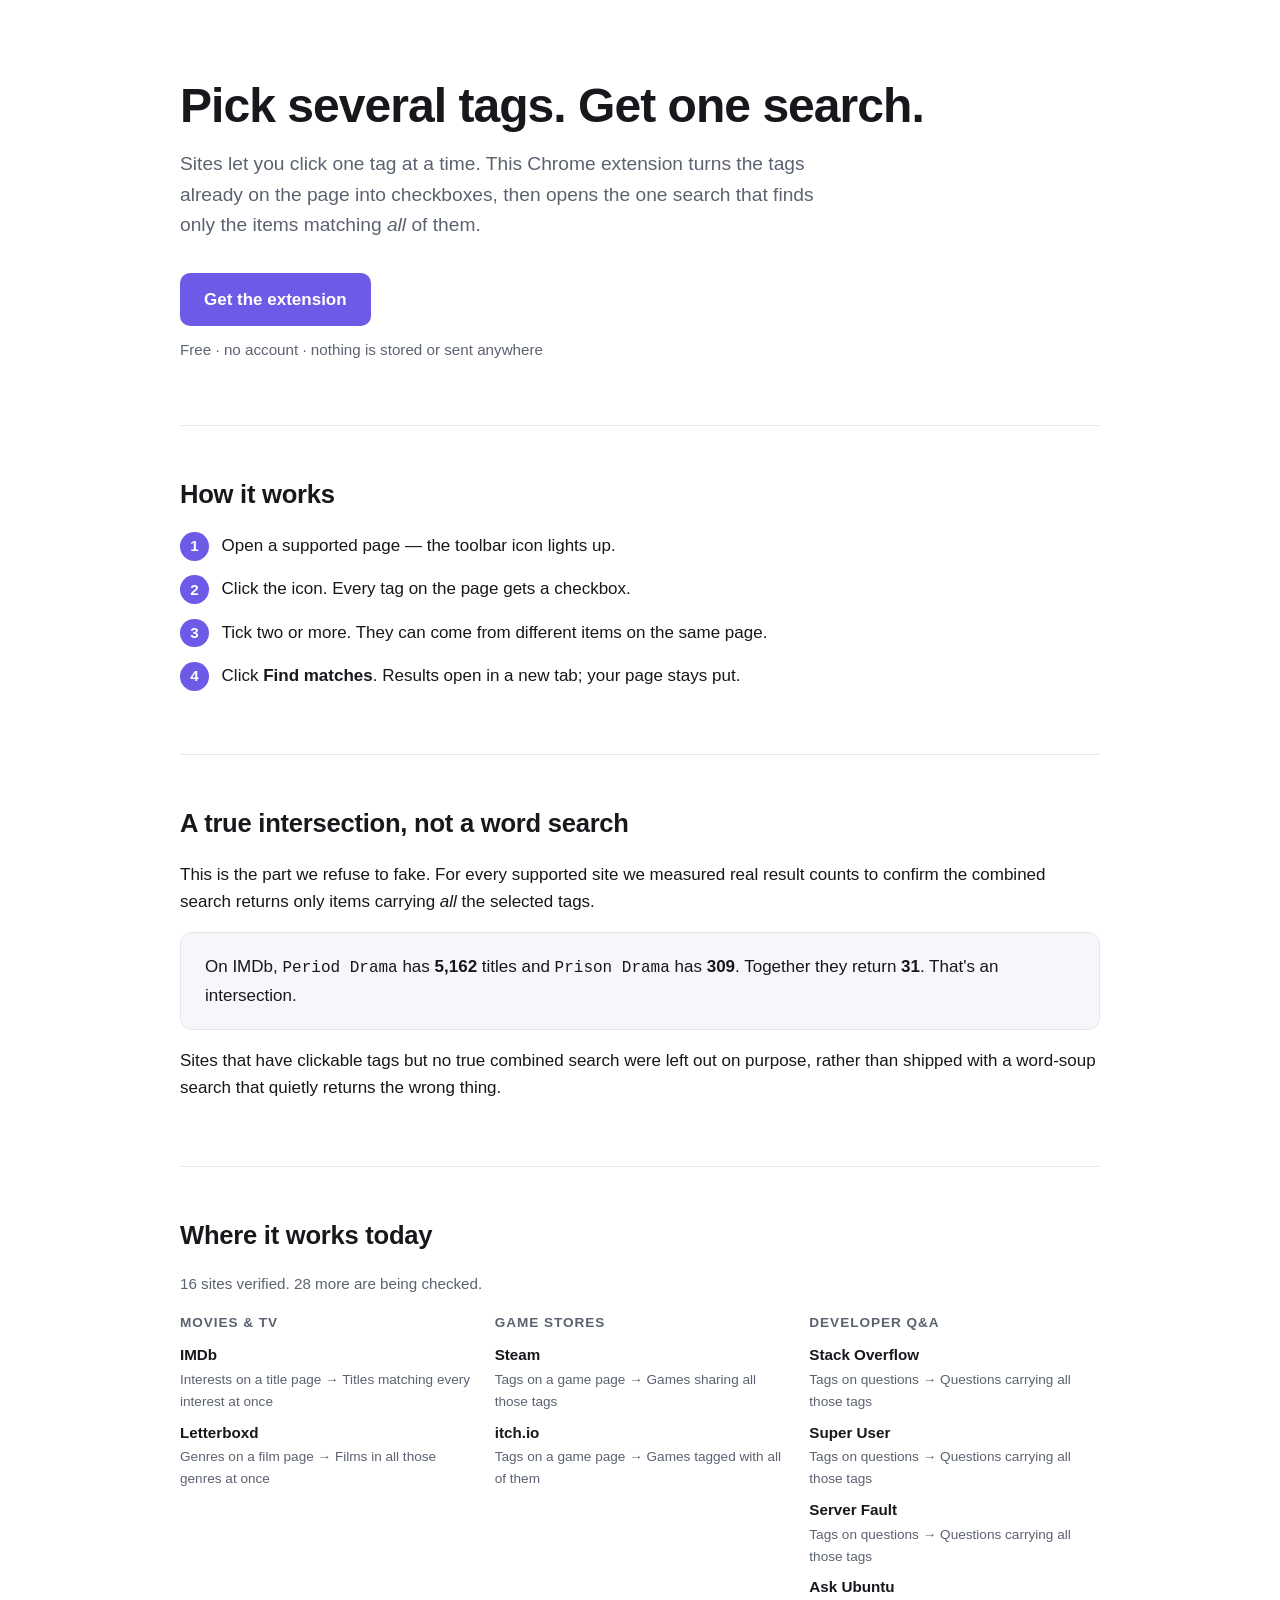
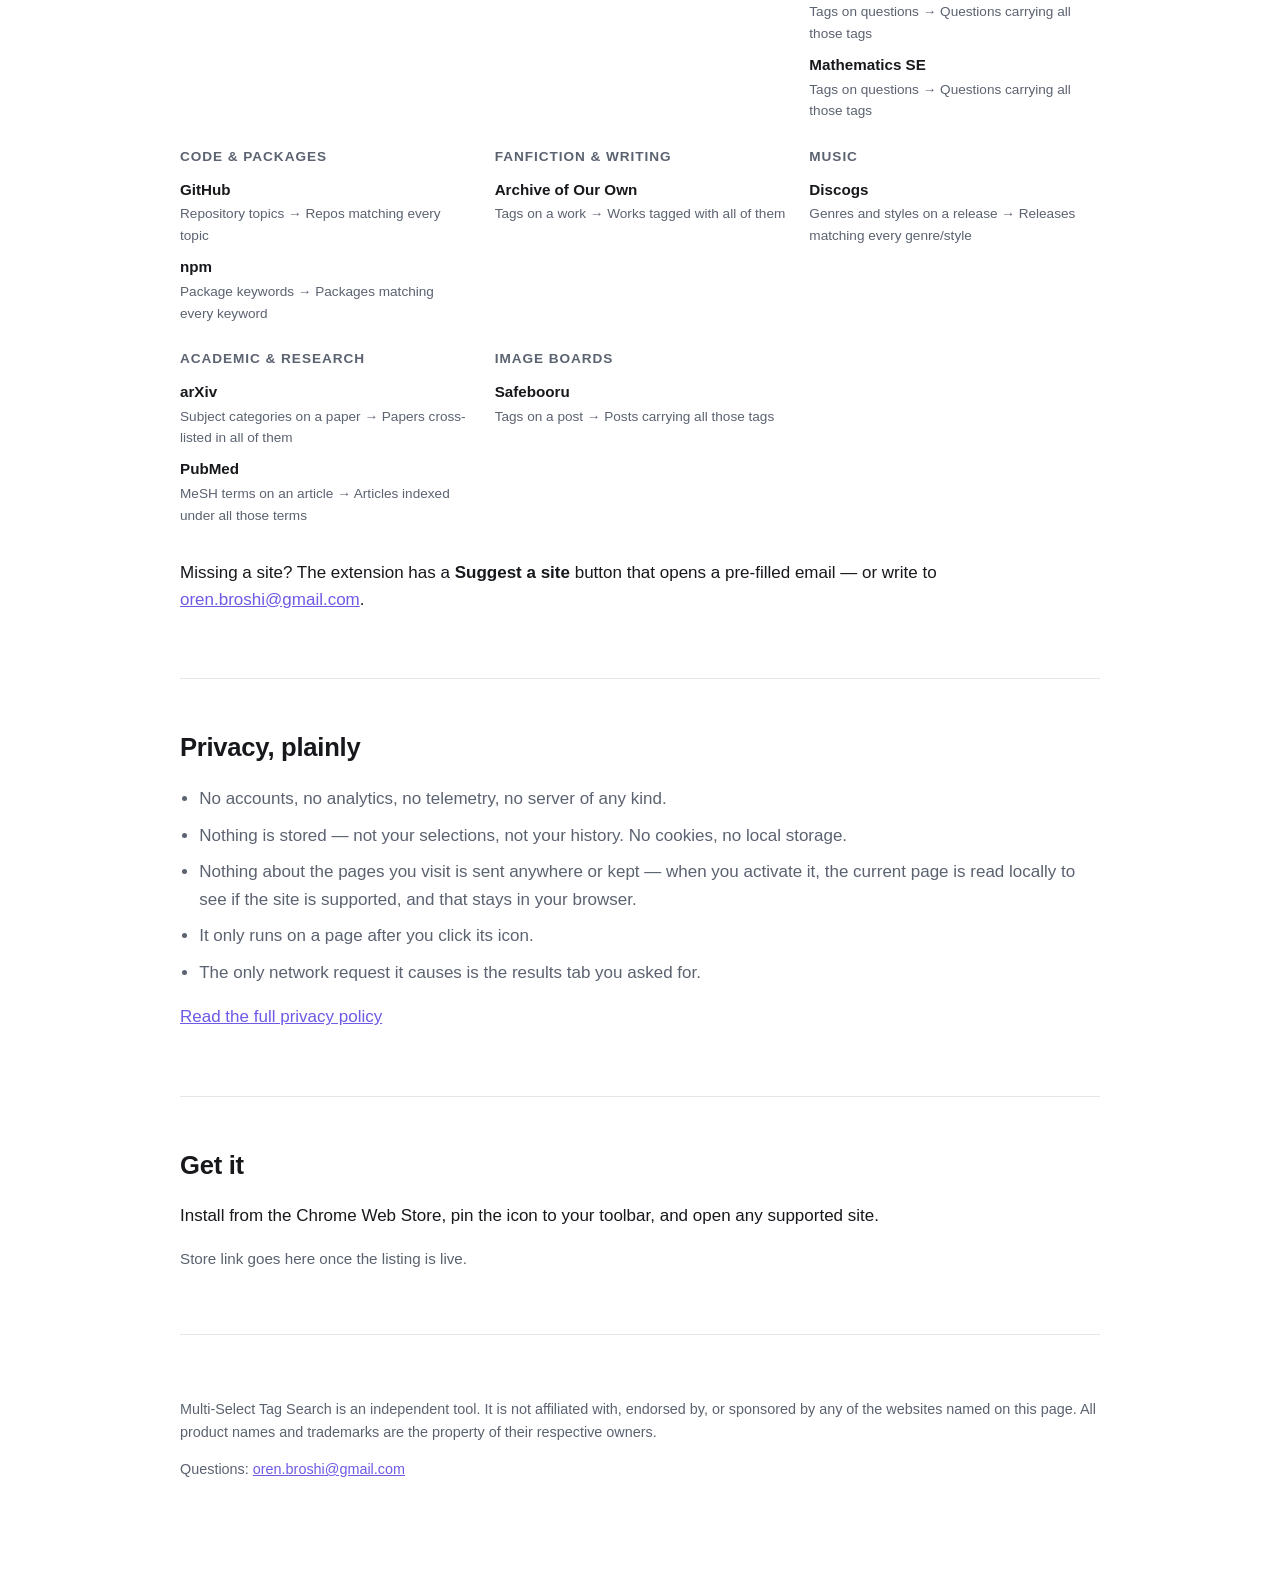
==== docs/index.html @ d2d500ab "Multi-Select Tag Search v1.0.0" ====
<!DOCTYPE html>
<html lang="en">
<head>
<meta charset="utf-8">
<meta name="viewport" content="width=device-width, initial-scale=1">
<title>Multi-Select Tag Search — pick several tags, get one combined search</title>
<meta name="description" content="A Chrome extension that turns the tags already on a page into checkboxes, then opens one search for all of them together.">
<style>
  :root { color-scheme: light dark; --accent: #6d5ae6; --bg: #ffffff; --fg: #16181c;
          --muted: #5b6270; --line: #e4e6ea; --soft: #f7f7fb; }
  @media (prefers-color-scheme: dark) {
    :root { --bg: #101216; --fg: #e9eaec; --muted: #9aa0aa; --line: #272b33; --soft: #171a20; }
  }
  * { box-sizing: border-box; }
  body { margin: 0; background: var(--bg); color: var(--fg);
         font: 17px/1.6 -apple-system, BlinkMacSystemFont, "Segoe UI", Roboto, sans-serif; }
  .wrap { max-width: 60rem; margin: 0 auto; padding: 0 1.25rem; }
  header { padding: 5rem 0 3rem; }
  h1 { font-size: clamp(2rem, 5vw, 3rem); line-height: 1.1; margin: 0 0 1rem; letter-spacing: -0.02em; }
  .lede { font-size: 1.2rem; color: var(--muted); max-width: 40rem; margin: 0 0 2rem; }
  .cta { display: inline-block; padding: 0.8rem 1.5rem; border-radius: 10px;
         background: var(--accent); color: #fff; font-weight: 600; text-decoration: none; }
  .cta:hover { background: #5c4bd4; }
  .note { color: var(--muted); font-size: 0.95rem; margin-top: 0.75rem; }
  section { padding: 3rem 0; border-top: 1px solid var(--line); }
  h2 { font-size: 1.6rem; margin: 0 0 1rem; letter-spacing: -0.01em; }
  .steps { list-style: none; counter-reset: s; padding: 0; display: grid; gap: 1rem; }
  .steps li { counter-increment: s; padding-left: 2.6rem; position: relative; }
  .steps li::before { content: counter(s); position: absolute; left: 0; top: 0;
    width: 1.8rem; height: 1.8rem; border-radius: 50%; background: var(--accent);
    color: #fff; font-size: 0.95rem; display: grid; place-items: center; font-weight: 600; }
  .proof { background: var(--soft); border: 1px solid var(--line); border-radius: 12px;
           padding: 1.25rem 1.5rem; }
  .proof code { font-size: 1rem; }
  .groups { display: grid; grid-template-columns: repeat(auto-fit, minmax(15rem, 1fr)); gap: 1.5rem; }
  .group h3 { font-size: 0.85rem; text-transform: uppercase; letter-spacing: 0.07em;
              color: var(--muted); margin: 0 0 0.6rem; }
  .group ul { list-style: none; margin: 0; padding: 0; display: grid; gap: 0.5rem; }
  .group li { display: grid; gap: 0.1rem; font-size: 0.95rem; }
  .group li span { color: var(--muted); font-size: 0.85rem; }
  .privacy-points { display: grid; gap: 0.6rem; padding-left: 1.2rem; color: var(--muted); }
  footer { padding: 3rem 0 5rem; border-top: 1px solid var(--line); color: var(--muted);
           font-size: 0.9rem; }
  a { color: var(--accent); }
</style>
</head>
<body>
<div class="wrap">

  <header>
    <h1>Pick several tags. Get one search.</h1>
    <p class="lede">Sites let you click one tag at a time. This Chrome extension turns
      the tags already on the page into checkboxes, then opens the one search that
      finds only the items matching <em>all</em> of them.</p>
    <a class="cta" href="#install">Get the extension</a>
    <p class="note">Free · no account · nothing is stored or sent anywhere</p>
  </header>

  <section>
    <h2>How it works</h2>
    <ol class="steps">
      <li>Open a supported page — the toolbar icon lights up.</li>
      <li>Click the icon. Every tag on the page gets a checkbox.</li>
      <li>Tick two or more. They can come from different items on the same page.</li>
      <li>Click <strong>Find matches</strong>. Results open in a new tab; your page stays put.</li>
    </ol>
  </section>

  <section>
    <h2>A true intersection, not a word search</h2>
    <p>This is the part we refuse to fake. For every supported site we measured real
      result counts to confirm the combined search returns only items carrying
      <em>all</em> the selected tags.</p>
    <p class="proof">On IMDb, <code>Period Drama</code> has <strong>5,162</strong> titles and
      <code>Prison Drama</code> has <strong>309</strong>. Together they return
      <strong>31</strong>. That's an intersection.</p>
    <p>Sites that have clickable tags but no true combined search were left out on
      purpose, rather than shipped with a word-soup search that quietly returns the
      wrong thing.</p>
  </section>

  <section>
    <h2>Where it works today</h2>
    <p class="note" style="margin-top:0">16 sites verified. 28 more are being checked.</p>
    <div class="groups">
      <div class="group">
        <h3>Movies &amp; TV</h3>
        <ul>
          <li><strong>IMDb</strong><span>Interests on a title page → Titles matching every interest at once</span></li>
          <li><strong>Letterboxd</strong><span>Genres on a film page → Films in all those genres at once</span></li>
        </ul>
      </div>
      <div class="group">
        <h3>Game stores</h3>
        <ul>
          <li><strong>Steam</strong><span>Tags on a game page → Games sharing all those tags</span></li>
          <li><strong>itch.io</strong><span>Tags on a game page → Games tagged with all of them</span></li>
        </ul>
      </div>
      <div class="group">
        <h3>Developer Q&amp;A</h3>
        <ul>
          <li><strong>Stack Overflow</strong><span>Tags on questions → Questions carrying all those tags</span></li>
          <li><strong>Super User</strong><span>Tags on questions → Questions carrying all those tags</span></li>
          <li><strong>Server Fault</strong><span>Tags on questions → Questions carrying all those tags</span></li>
          <li><strong>Ask Ubuntu</strong><span>Tags on questions → Questions carrying all those tags</span></li>
          <li><strong>Mathematics SE</strong><span>Tags on questions → Questions carrying all those tags</span></li>
        </ul>
      </div>
      <div class="group">
        <h3>Code &amp; packages</h3>
        <ul>
          <li><strong>GitHub</strong><span>Repository topics → Repos matching every topic</span></li>
          <li><strong>npm</strong><span>Package keywords → Packages matching every keyword</span></li>
        </ul>
      </div>
      <div class="group">
        <h3>Fanfiction &amp; writing</h3>
        <ul>
          <li><strong>Archive of Our Own</strong><span>Tags on a work → Works tagged with all of them</span></li>
        </ul>
      </div>
      <div class="group">
        <h3>Music</h3>
        <ul>
          <li><strong>Discogs</strong><span>Genres and styles on a release → Releases matching every genre/style</span></li>
        </ul>
      </div>
      <div class="group">
        <h3>Academic &amp; research</h3>
        <ul>
          <li><strong>arXiv</strong><span>Subject categories on a paper → Papers cross-listed in all of them</span></li>
          <li><strong>PubMed</strong><span>MeSH terms on an article → Articles indexed under all those terms</span></li>
        </ul>
      </div>
      <div class="group">
        <h3>Image boards</h3>
        <ul>
          <li><strong>Safebooru</strong><span>Tags on a post → Posts carrying all those tags</span></li>
        </ul>
      </div>
    </div>
    <p style="margin-top:2rem">Missing a site? The extension has a
      <strong>Suggest a site</strong> button that opens a pre-filled email — or write to
      <a href="mailto:oren.broshi@gmail.com">oren.broshi@gmail.com</a>.</p>
  </section>

  <section>
    <h2>Privacy, plainly</h2>
    <ul class="privacy-points">
      <li>No accounts, no analytics, no telemetry, no server of any kind.</li>
      <li>Nothing is stored — not your selections, not your history. No cookies, no local storage.</li>
      <li>Nothing about the pages you visit is sent anywhere or kept — when you
          activate it, the current page is read locally to see if the site is
          supported, and that stays in your browser.</li>
      <li>It only runs on a page after you click its icon.</li>
      <li>The only network request it causes is the results tab you asked for.</li>
    </ul>
    <p><a href="privacy.html">Read the full privacy policy</a></p>
  </section>

  <section id="install">
    <h2>Get it</h2>
    <p>Install from the Chrome Web Store, pin the icon to your toolbar, and open any
      supported site.</p>
    <p class="note">Store link goes here once the listing is live.</p>
  </section>

  <footer>
    <p>Multi-Select Tag Search is an independent tool. It is not affiliated with,
      endorsed by, or sponsored by any of the websites named on this page. All product
      names and trademarks are the property of their respective owners.</p>
    <p>Questions: <a href="mailto:oren.broshi@gmail.com">oren.broshi@gmail.com</a></p>
  </footer>

</div>
</body>
</html>
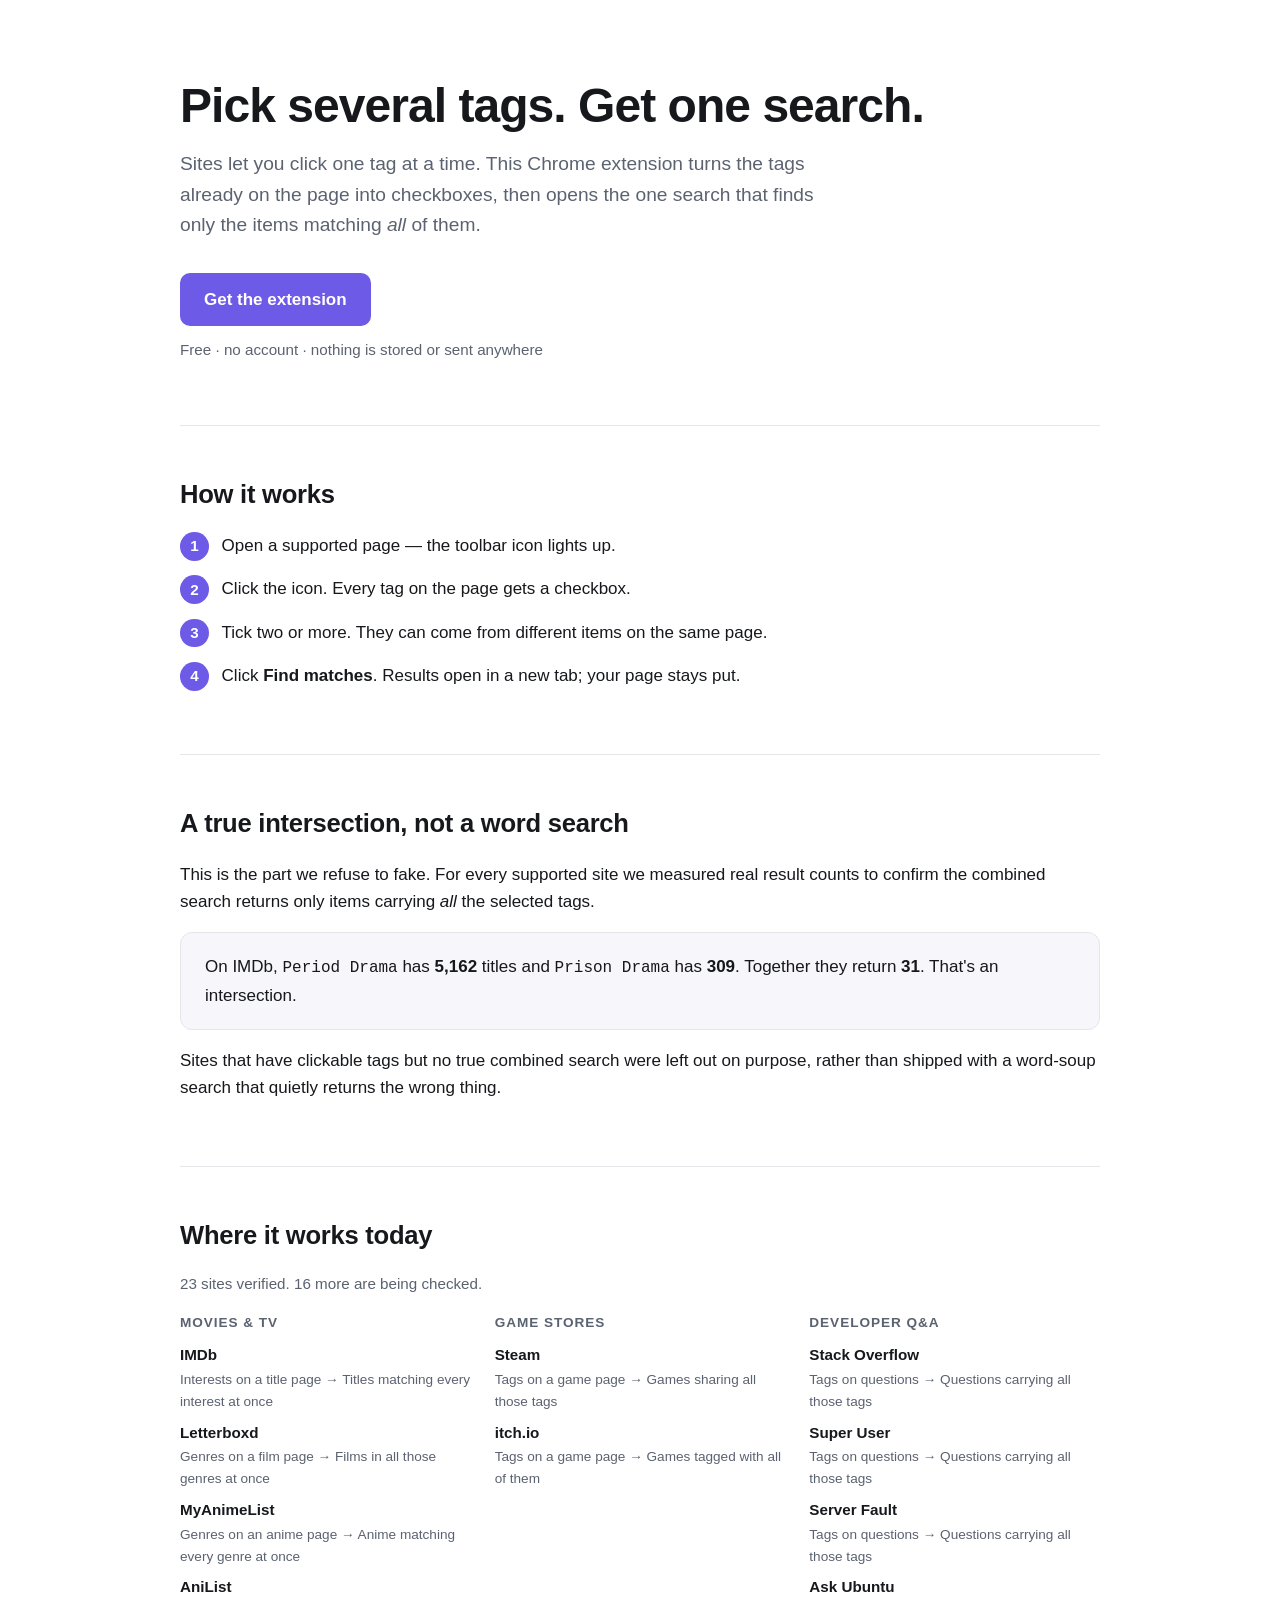
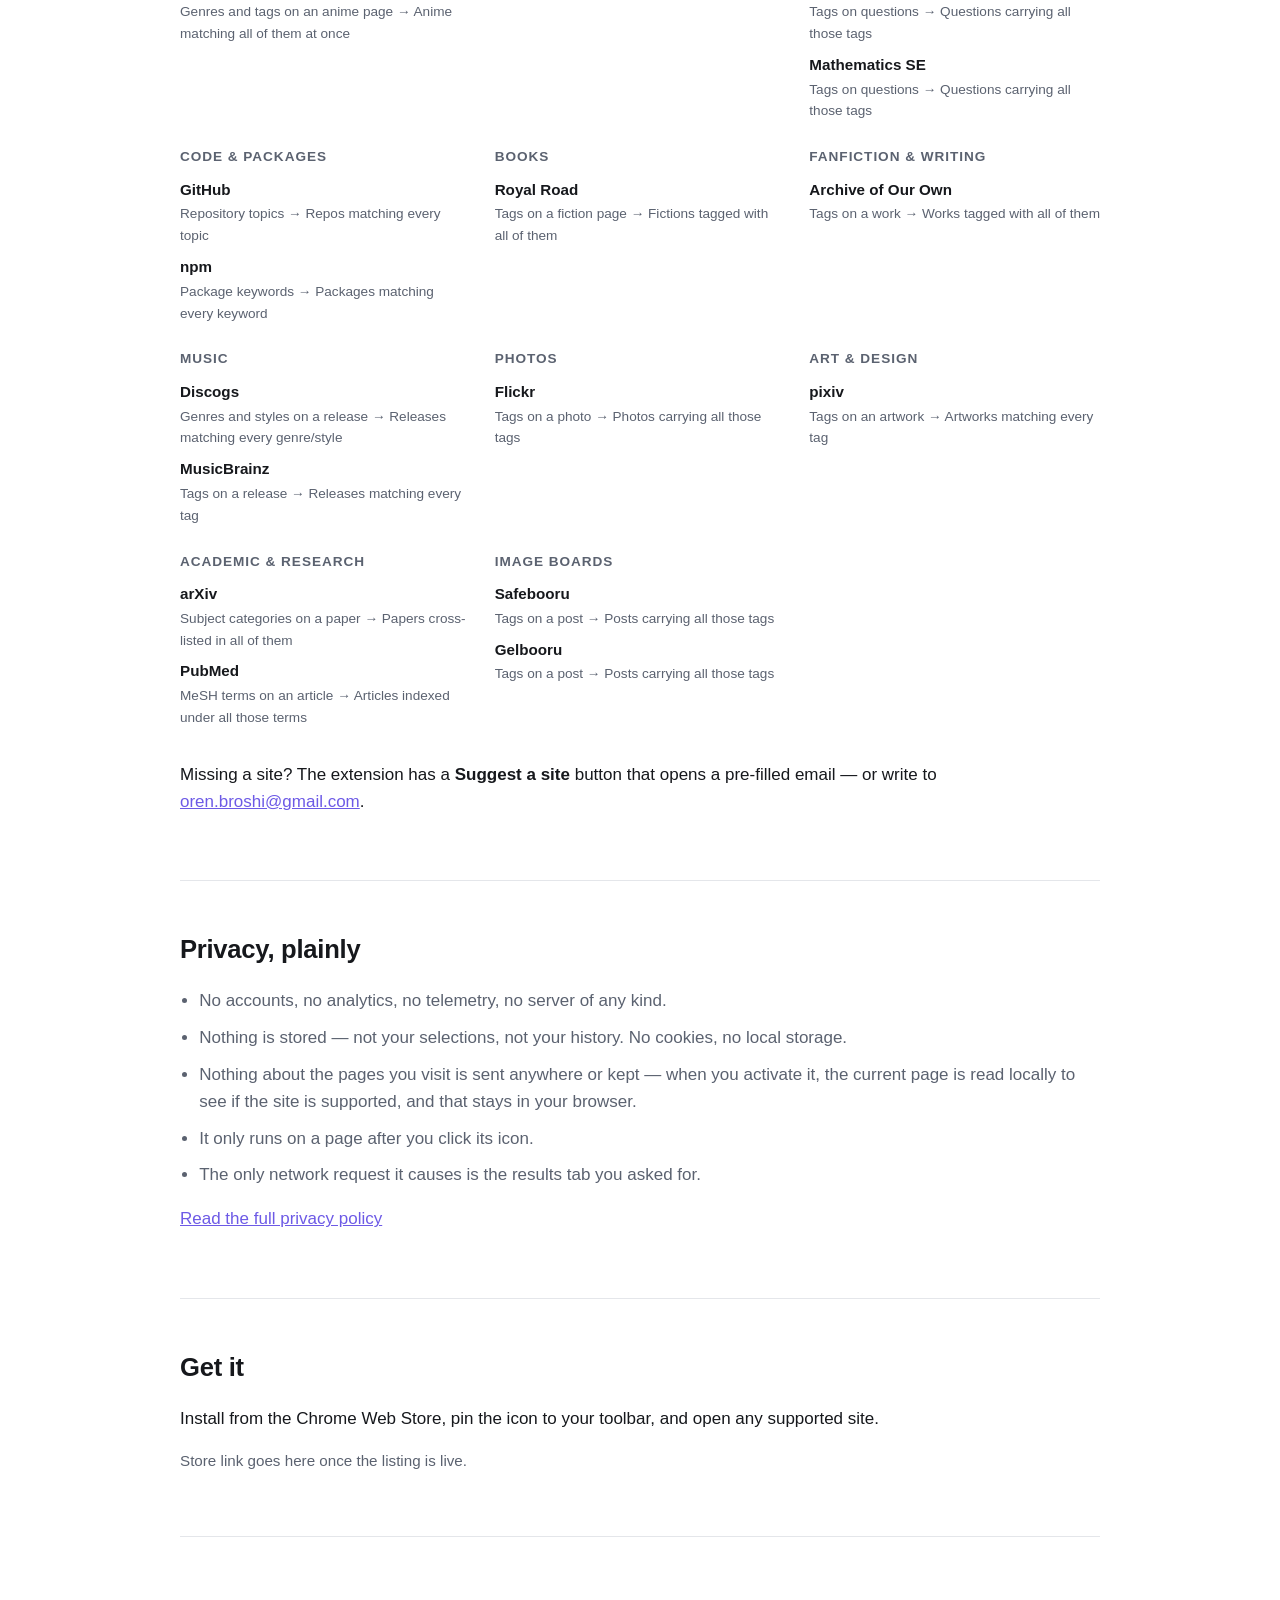
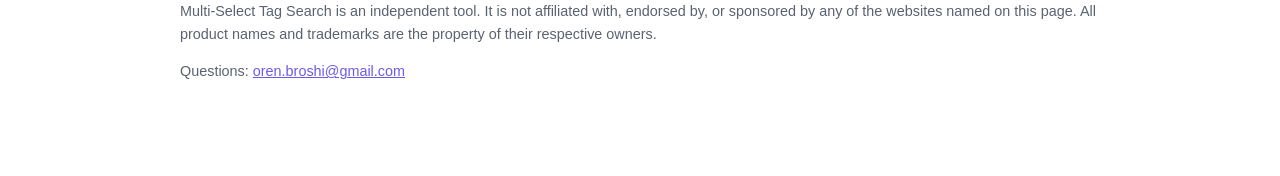
==== commit 32b79aad: "Verify 7 more sites, correct 5 false positives, ship v1.1.0 Ran the same live counts-comparison meth" ====
--- a/docs/index.html
+++ b/docs/index.html
@@ -81,13 +81,15 @@
 
   <section>
     <h2>Where it works today</h2>
-    <p class="note" style="margin-top:0">16 sites verified. 28 more are being checked.</p>
+    <p class="note" style="margin-top:0">23 sites verified. 16 more are being checked.</p>
     <div class="groups">
       <div class="group">
         <h3>Movies &amp; TV</h3>
         <ul>
           <li><strong>IMDb</strong><span>Interests on a title page → Titles matching every interest at once</span></li>
           <li><strong>Letterboxd</strong><span>Genres on a film page → Films in all those genres at once</span></li>
+          <li><strong>MyAnimeList</strong><span>Genres on an anime page → Anime matching every genre at once</span></li>
+          <li><strong>AniList</strong><span>Genres and tags on an anime page → Anime matching all of them at once</span></li>
         </ul>
       </div>
       <div class="group">
@@ -115,6 +117,12 @@
         </ul>
       </div>
       <div class="group">
+        <h3>Books</h3>
+        <ul>
+          <li><strong>Royal Road</strong><span>Tags on a fiction page → Fictions tagged with all of them</span></li>
+        </ul>
+      </div>
+      <div class="group">
         <h3>Fanfiction &amp; writing</h3>
         <ul>
           <li><strong>Archive of Our Own</strong><span>Tags on a work → Works tagged with all of them</span></li>
@@ -124,6 +132,19 @@
         <h3>Music</h3>
         <ul>
           <li><strong>Discogs</strong><span>Genres and styles on a release → Releases matching every genre/style</span></li>
+          <li><strong>MusicBrainz</strong><span>Tags on a release → Releases matching every tag</span></li>
+        </ul>
+      </div>
+      <div class="group">
+        <h3>Photos</h3>
+        <ul>
+          <li><strong>Flickr</strong><span>Tags on a photo → Photos carrying all those tags</span></li>
+        </ul>
+      </div>
+      <div class="group">
+        <h3>Art &amp; design</h3>
+        <ul>
+          <li><strong>pixiv</strong><span>Tags on an artwork → Artworks matching every tag</span></li>
         </ul>
       </div>
       <div class="group">
@@ -137,6 +158,7 @@
         <h3>Image boards</h3>
         <ul>
           <li><strong>Safebooru</strong><span>Tags on a post → Posts carrying all those tags</span></li>
+          <li><strong>Gelbooru</strong><span>Tags on a post → Posts carrying all those tags</span></li>
         </ul>
       </div>
     </div>
